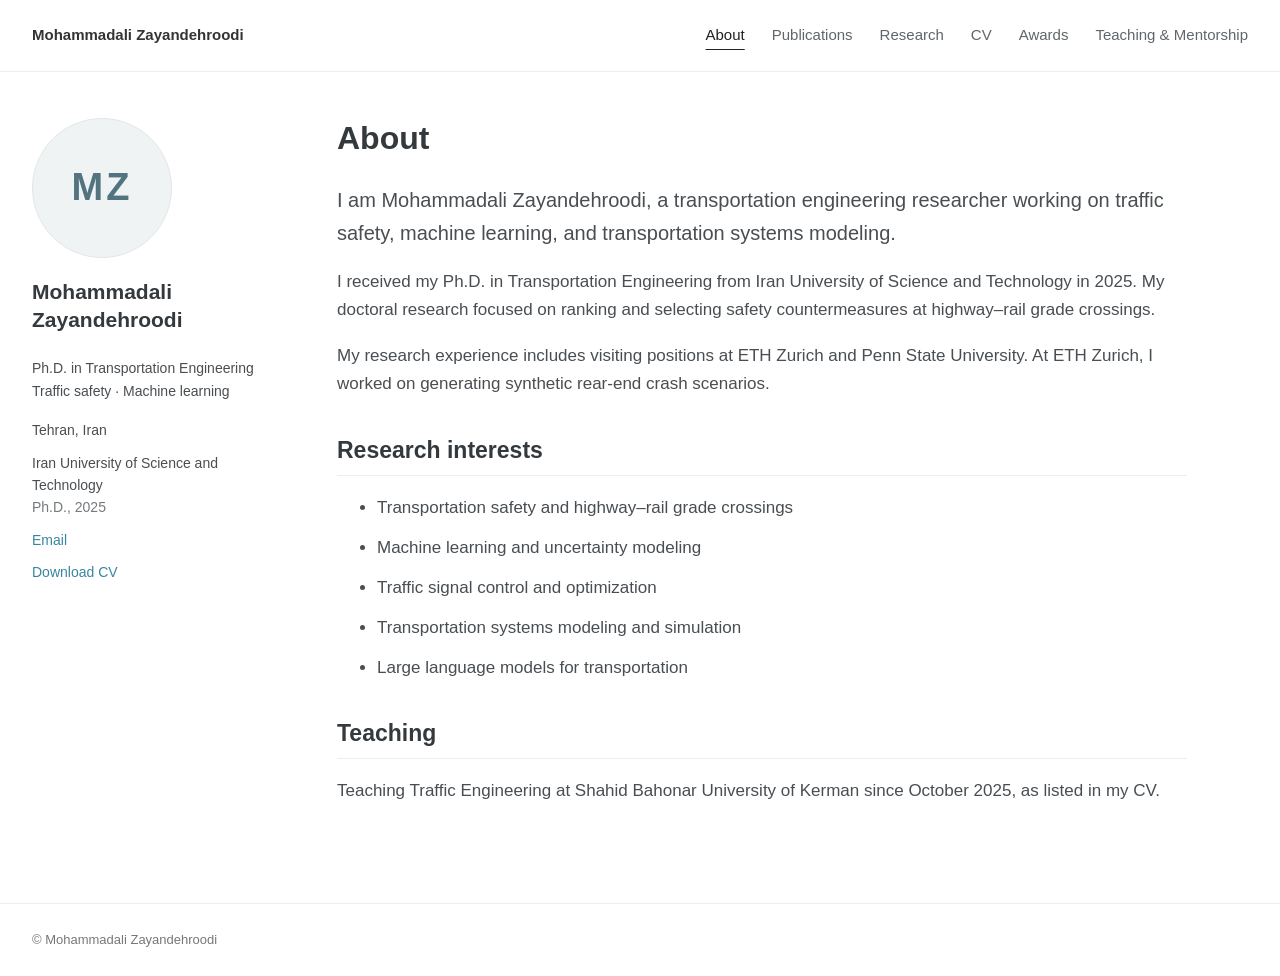
==== index.html @ c3eedbcb "Add files via upload" ====
<!doctype html><html lang="en"><head><meta charset="utf-8"><meta name="viewport" content="width=device-width,initial-scale=1"><title>About | Mohammadali Zayandehroodi</title><meta name="description" content="Mohammadali Zayandehroodi — transportation engineering, traffic safety, and machine learning."><link rel="stylesheet" href="./assets/style.css"></head><body><header><nav aria-label="Main navigation"><a class="brand" href="./">Mohammadali Zayandehroodi</a><a href="./" aria-current="page">About</a><a href="./publications/">Publications</a><a href="./research/">Research</a><a href="./cv/">CV</a><a href="./awards/">Awards</a><a href="./teaching/">Teaching & Mentorship</a></nav></header><div class="layout"><aside aria-label="Researcher profile"><div class="avatar" aria-label="Initials MZ">MZ</div><h2>Mohammadali<br>Zayandehroodi</h2><p>Ph.D. in Transportation Engineering<br>Traffic safety · Machine learning</p><ul><li>Tehran, Iran</li><li>Iran University of Science and Technology<br><span class="muted">Ph.D., 2025</span></li><li><a href="mailto:aliroodi75@gmail.com">Email</a></li><li><a href="./assets/Mohammadali-Zayandehroodi-CV.pdf">Download CV</a></li></ul></aside><main id="main"><h1>About</h1><p class="lead">I am Mohammadali Zayandehroodi, a transportation engineering researcher working on traffic safety, machine learning, and transportation systems modeling.</p><p>I received my Ph.D. in Transportation Engineering from Iran University of Science and Technology in 2025. My doctoral research focused on ranking and selecting safety countermeasures at highway–rail grade crossings.</p><p>My research experience includes visiting positions at ETH Zurich and Penn State University. At ETH Zurich, I worked on generating synthetic rear-end crash scenarios.</p><h2>Research interests</h2><ul><li>Transportation safety and highway–rail grade crossings</li><li>Machine learning and uncertainty modeling</li><li>Traffic signal control and optimization</li><li>Transportation systems modeling and simulation</li><li>Large language models for transportation</li></ul><h2>Teaching</h2><p>Teaching Traffic Engineering at Shahid Bahonar University of Kerman since October 2025, as listed in my CV.</p></main></div><footer>© Mohammadali Zayandehroodi</footer></body></html>
---- assets/style.css ----
*{box-sizing:border-box}html{scroll-behavior:smooth}body{margin:0;color:#494e52;font:17px/1.65 -apple-system,BlinkMacSystemFont,"Segoe UI",Arial,sans-serif;background:#fff}a{color:#3786a1;text-decoration:none}a:hover{text-decoration:underline}header{border-bottom:1px solid #eee}nav{max-width:1280px;margin:auto;padding:23px 32px;display:flex;gap:27px;align-items:center;flex-wrap:wrap}nav .brand{font-weight:700;color:#333;margin-right:auto}nav a{color:#61666a;font-size:15px}nav a[aria-current=page]{color:#222;text-decoration:underline;text-underline-offset:9px}.layout{max-width:1280px;margin:46px auto 80px;padding:0 32px;display:grid;grid-template-columns:240px minmax(0,850px);gap:65px}.avatar{width:140px;height:140px;border-radius:50%;background:#eff3f4;border:1px solid #e1e7e9;display:grid;place-items:center;color:#527481;font-size:38px;font-weight:600;letter-spacing:3px}aside h2{font-size:21px;line-height:1.35;border:0;margin:20px 0 10px}aside p,aside li{font-size:14px;line-height:1.6}aside ul{list-style:none;padding:0}aside li{margin:10px 0}h1{font-size:32px;line-height:1.3;color:#34393d;margin:0 0 25px}h2{font-size:23px;line-height:1.4;color:#34393d;border-bottom:1px solid #eee;padding-bottom:9px;margin:35px 0 18px}main p{margin:0 0 18px}main li{margin-bottom:12px}.lead{font-size:20px;line-height:1.65}.download{display:inline-block;border:1px solid #3786a1;padding:8px 16px;border-radius:3px;margin-bottom:15px}.muted{color:#747a7e;font-size:14px}footer{border-top:1px solid #eee;padding:25px 32px;color:#777;font-size:13px}@media(max-width:800px){nav{gap:15px;padding:18px 22px}nav .brand{width:100%}.layout{display:block;margin-top:28px;padding:0 22px}aside{margin-bottom:38px}.avatar{width:90px;height:90px;font-size:26px}h1{font-size:28px}}@media print{header,aside,footer,.download{display:none}.layout{display:block;margin:0;padding:0}body{font-size:11pt}h2{break-after:avoid}p{orphans:3;widows:3}}
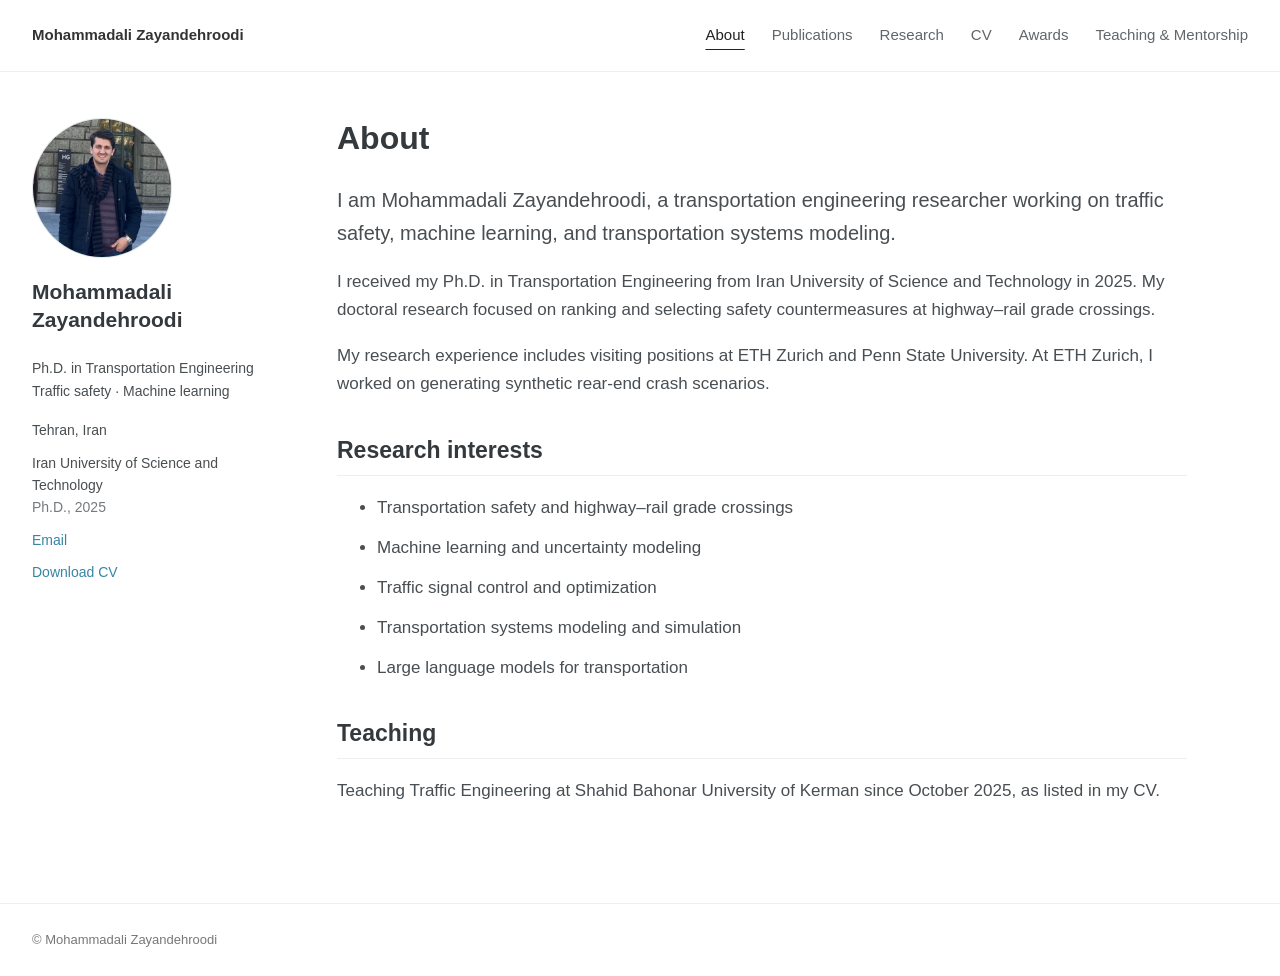
==== commit c06154f6: "Add files via upload" ====
--- a/index.html
+++ b/index.html
@@ -1 +1 @@
-<!doctype html><html lang="en"><head><meta charset="utf-8"><meta name="viewport" content="width=device-width,initial-scale=1"><title>About | Mohammadali Zayandehroodi</title><meta name="description" content="Mohammadali Zayandehroodi — transportation engineering, traffic safety, and machine learning."><link rel="stylesheet" href="./assets/style.css"></head><body><header><nav aria-label="Main navigation"><a class="brand" href="./">Mohammadali Zayandehroodi</a><a href="./" aria-current="page">About</a><a href="./publications/">Publications</a><a href="./research/">Research</a><a href="./cv/">CV</a><a href="./awards/">Awards</a><a href="./teaching/">Teaching & Mentorship</a></nav></header><div class="layout"><aside aria-label="Researcher profile"><div class="avatar" aria-label="Initials MZ">MZ</div><h2>Mohammadali<br>Zayandehroodi</h2><p>Ph.D. in Transportation Engineering<br>Traffic safety · Machine learning</p><ul><li>Tehran, Iran</li><li>Iran University of Science and Technology<br><span class="muted">Ph.D., 2025</span></li><li><a href="mailto:aliroodi75@gmail.com">Email</a></li><li><a href="./assets/Mohammadali-Zayandehroodi-CV.pdf">Download CV</a></li></ul></aside><main id="main"><h1>About</h1><p class="lead">I am Mohammadali Zayandehroodi, a transportation engineering researcher working on traffic safety, machine learning, and transportation systems modeling.</p><p>I received my Ph.D. in Transportation Engineering from Iran University of Science and Technology in 2025. My doctoral research focused on ranking and selecting safety countermeasures at highway–rail grade crossings.</p><p>My research experience includes visiting positions at ETH Zurich and Penn State University. At ETH Zurich, I worked on generating synthetic rear-end crash scenarios.</p><h2>Research interests</h2><ul><li>Transportation safety and highway–rail grade crossings</li><li>Machine learning and uncertainty modeling</li><li>Traffic signal control and optimization</li><li>Transportation systems modeling and simulation</li><li>Large language models for transportation</li></ul><h2>Teaching</h2><p>Teaching Traffic Engineering at Shahid Bahonar University of Kerman since October 2025, as listed in my CV.</p></main></div><footer>© Mohammadali Zayandehroodi</footer></body></html>+<!doctype html><html lang="en"><head><meta charset="utf-8"><meta name="viewport" content="width=device-width,initial-scale=1"><title>About | Mohammadali Zayandehroodi</title><meta name="description" content="Mohammadali Zayandehroodi — transportation engineering, traffic safety, and machine learning."><link rel="stylesheet" href="./assets/style.css"></head><body><header><nav aria-label="Main navigation"><a class="brand" href="./">Mohammadali Zayandehroodi</a><a href="./" aria-current="page">About</a><a href="./publications/">Publications</a><a href="./research/">Research</a><a href="./cv/">CV</a><a href="./awards/">Awards</a><a href="./teaching/">Teaching & Mentorship</a></nav></header><div class="layout"><aside aria-label="Researcher profile"><img class="avatar" src="./assets/profile.jpg" alt="Mohammadali Zayandehroodi" width="140" height="140"><h2>Mohammadali<br>Zayandehroodi</h2><p>Ph.D. in Transportation Engineering<br>Traffic safety · Machine learning</p><ul><li>Tehran, Iran</li><li>Iran University of Science and Technology<br><span class="muted">Ph.D., 2025</span></li><li><a href="mailto:aliroodi75@gmail.com">Email</a></li><li><a href="./assets/Mohammadali-Zayandehroodi-CV.pdf">Download CV</a></li></ul></aside><main id="main"><h1>About</h1><p class="lead">I am Mohammadali Zayandehroodi, a transportation engineering researcher working on traffic safety, machine learning, and transportation systems modeling.</p><p>I received my Ph.D. in Transportation Engineering from Iran University of Science and Technology in 2025. My doctoral research focused on ranking and selecting safety countermeasures at highway–rail grade crossings.</p><p>My research experience includes visiting positions at ETH Zurich and Penn State University. At ETH Zurich, I worked on generating synthetic rear-end crash scenarios.</p><h2>Research interests</h2><ul><li>Transportation safety and highway–rail grade crossings</li><li>Machine learning and uncertainty modeling</li><li>Traffic signal control and optimization</li><li>Transportation systems modeling and simulation</li><li>Large language models for transportation</li></ul><h2>Teaching</h2><p>Teaching Traffic Engineering at Shahid Bahonar University of Kerman since October 2025, as listed in my CV.</p></main></div><footer>© Mohammadali Zayandehroodi</footer></body></html>
--- a/assets/style.css
+++ b/assets/style.css
@@ -1 +1,2 @@
-*{box-sizing:border-box}html{scroll-behavior:smooth}body{margin:0;color:#494e52;font:17px/1.65 -apple-system,BlinkMacSystemFont,"Segoe UI",Arial,sans-serif;background:#fff}a{color:#3786a1;text-decoration:none}a:hover{text-decoration:underline}header{border-bottom:1px solid #eee}nav{max-width:1280px;margin:auto;padding:23px 32px;display:flex;gap:27px;align-items:center;flex-wrap:wrap}nav .brand{font-weight:700;color:#333;margin-right:auto}nav a{color:#61666a;font-size:15px}nav a[aria-current=page]{color:#222;text-decoration:underline;text-underline-offset:9px}.layout{max-width:1280px;margin:46px auto 80px;padding:0 32px;display:grid;grid-template-columns:240px minmax(0,850px);gap:65px}.avatar{width:140px;height:140px;border-radius:50%;background:#eff3f4;border:1px solid #e1e7e9;display:grid;place-items:center;color:#527481;font-size:38px;font-weight:600;letter-spacing:3px}aside h2{font-size:21px;line-height:1.35;border:0;margin:20px 0 10px}aside p,aside li{font-size:14px;line-height:1.6}aside ul{list-style:none;padding:0}aside li{margin:10px 0}h1{font-size:32px;line-height:1.3;color:#34393d;margin:0 0 25px}h2{font-size:23px;line-height:1.4;color:#34393d;border-bottom:1px solid #eee;padding-bottom:9px;margin:35px 0 18px}main p{margin:0 0 18px}main li{margin-bottom:12px}.lead{font-size:20px;line-height:1.65}.download{display:inline-block;border:1px solid #3786a1;padding:8px 16px;border-radius:3px;margin-bottom:15px}.muted{color:#747a7e;font-size:14px}footer{border-top:1px solid #eee;padding:25px 32px;color:#777;font-size:13px}@media(max-width:800px){nav{gap:15px;padding:18px 22px}nav .brand{width:100%}.layout{display:block;margin-top:28px;padding:0 22px}aside{margin-bottom:38px}.avatar{width:90px;height:90px;font-size:26px}h1{font-size:28px}}@media print{header,aside,footer,.download{display:none}.layout{display:block;margin:0;padding:0}body{font-size:11pt}h2{break-after:avoid}p{orphans:3;widows:3}}+*{box-sizing:border-box}html{scroll-behavior:smooth}body{margin:0;color:#494e52;font:17px/1.65 -apple-system,BlinkMacSystemFont,"Segoe UI",Arial,sans-serif;background:#fff}a{color:#3786a1;text-decoration:none}a:hover{text-decoration:underline}header{border-bottom:1px solid #eee}nav{max-width:1280px;margin:auto;padding:23px 32px;display:flex;gap:27px;align-items:center;flex-wrap:wrap}nav .brand{font-weight:700;color:#333;margin-right:auto}nav a{color:#61666a;font-size:15px}nav a[aria-current=page]{color:#222;text-decoration:underline;text-underline-offset:9px}.layout{max-width:1280px;margin:46px auto 80px;padding:0 32px;display:grid;grid-template-columns:240px minmax(0,850px);gap:65px}.avatar{width:140px;height:140px;border-radius:50%;background:#eff3f4;border:1px solid #e1e7e9;display:grid;place-items:center;color:#527481;font-size:38px;font-weight:600;letter-spacing:3px}aside h2{font-size:21px;line-height:1.35;border:0;margin:20px 0 10px}aside p,aside li{font-size:14px;line-height:1.6}aside ul{list-style:none;padding:0}aside li{margin:10px 0}h1{font-size:32px;line-height:1.3;color:#34393d;margin:0 0 25px}h2{font-size:23px;line-height:1.4;color:#34393d;border-bottom:1px solid #eee;padding-bottom:9px;margin:35px 0 18px}main p{margin:0 0 18px}main li{margin-bottom:12px}.lead{font-size:20px;line-height:1.65}.download{display:inline-block;border:1px solid #3786a1;padding:8px 16px;border-radius:3px;margin-bottom:15px}.muted{color:#747a7e;font-size:14px}footer{border-top:1px solid #eee;padding:25px 32px;color:#777;font-size:13px}@media(max-width:800px){nav{gap:15px;padding:18px 22px}nav .brand{width:100%}.layout{display:block;margin-top:28px;padding:0 22px}aside{margin-bottom:38px}.avatar{width:90px;height:90px;font-size:26px}h1{font-size:28px}}@media print{header,aside,footer,.download{display:none}.layout{display:block;margin:0;padding:0}body{font-size:11pt}h2{break-after:avoid}p{orphans:3;widows:3}}
+img.avatar{object-fit:cover;object-position:50% 15%}
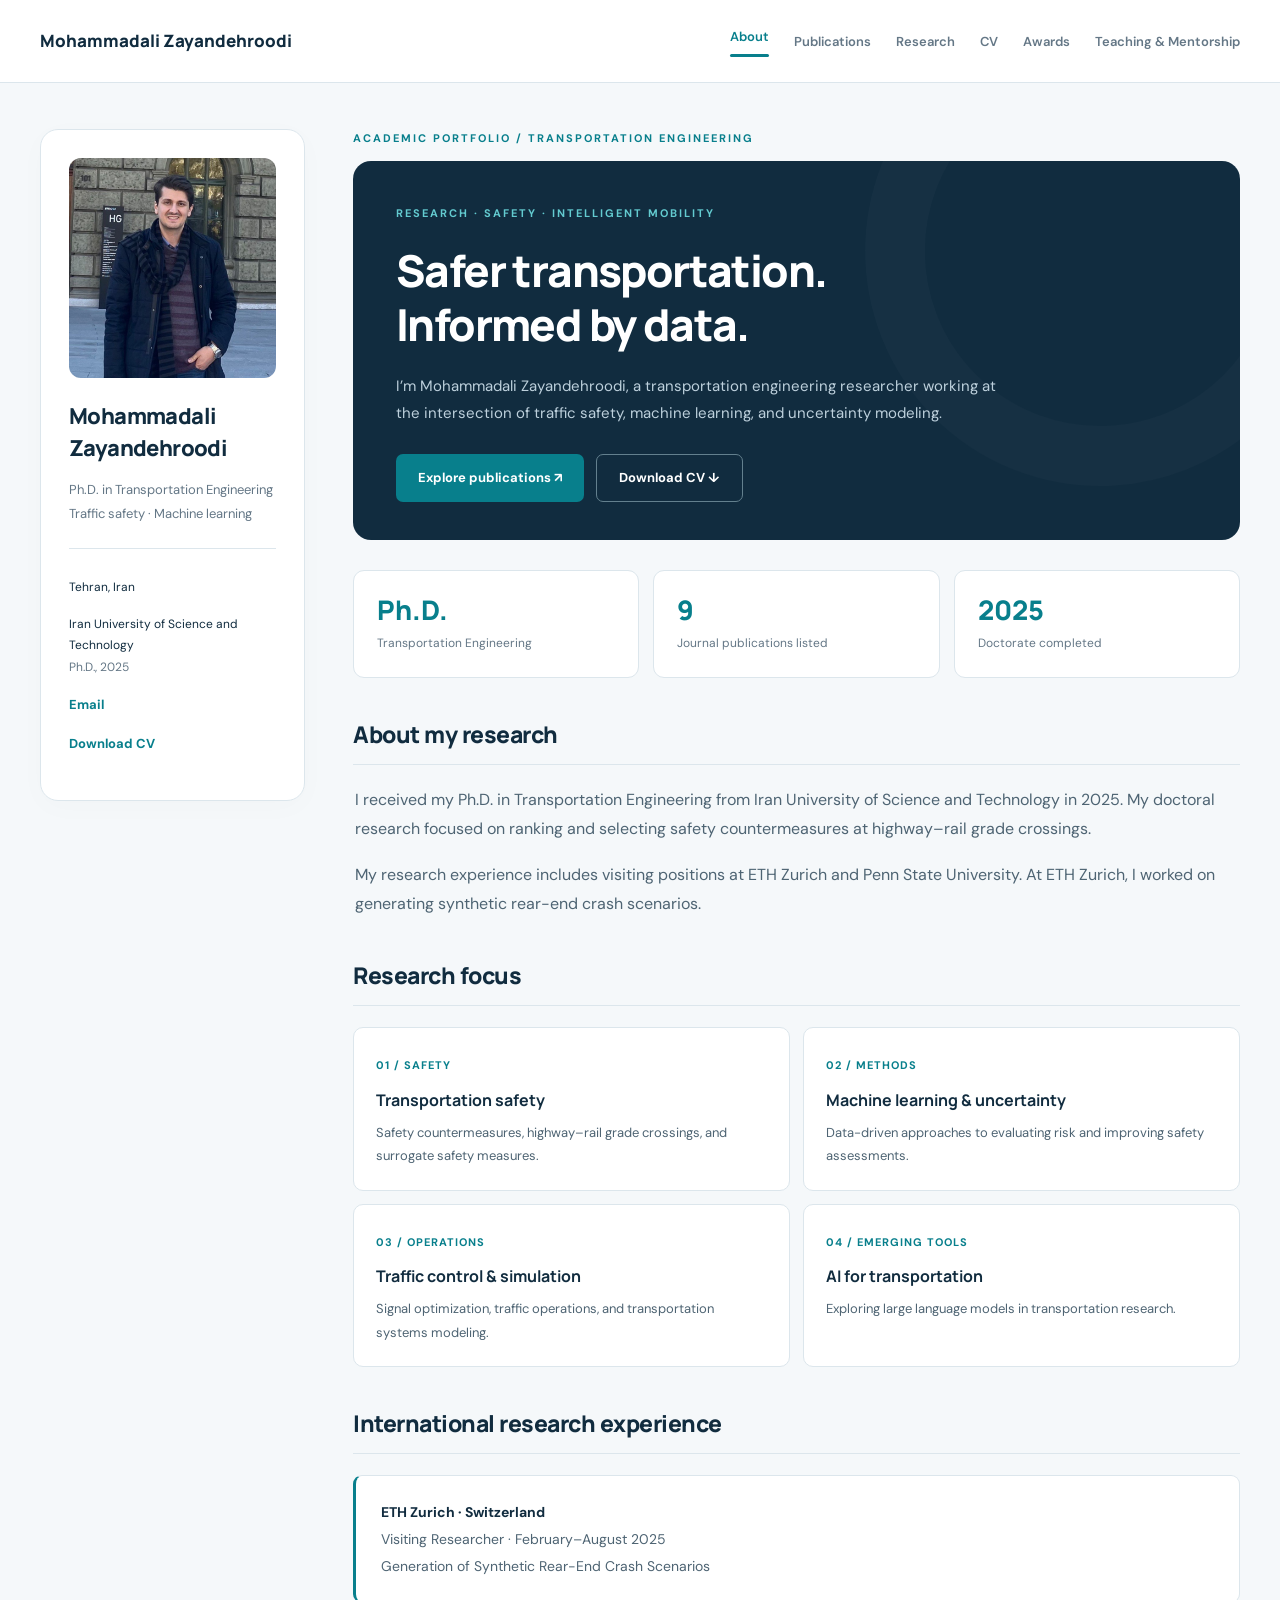
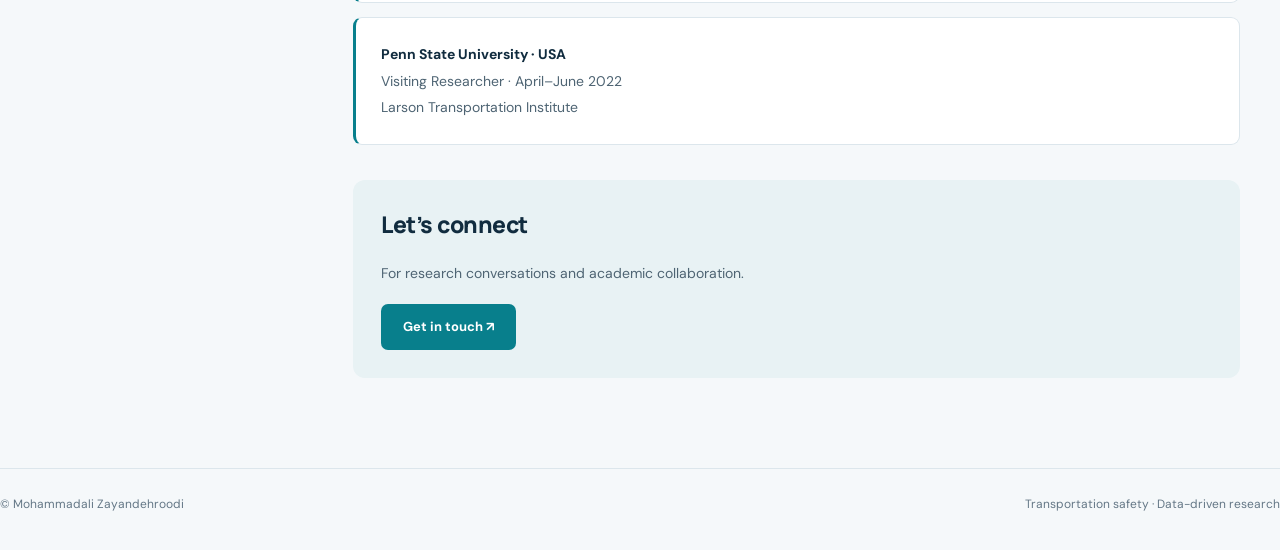
==== commit 2551fdc0: "Add files via upload" ====
--- a/index.html
+++ b/index.html
@@ -1 +1 @@
-<!doctype html><html lang="en"><head><meta charset="utf-8"><meta name="viewport" content="width=device-width,initial-scale=1"><title>About | Mohammadali Zayandehroodi</title><meta name="description" content="Mohammadali Zayandehroodi — transportation engineering, traffic safety, and machine learning."><link rel="stylesheet" href="./assets/style.css"></head><body><header><nav aria-label="Main navigation"><a class="brand" href="./">Mohammadali Zayandehroodi</a><a href="./" aria-current="page">About</a><a href="./publications/">Publications</a><a href="./research/">Research</a><a href="./cv/">CV</a><a href="./awards/">Awards</a><a href="./teaching/">Teaching & Mentorship</a></nav></header><div class="layout"><aside aria-label="Researcher profile"><img class="avatar" src="./assets/profile.jpg" alt="Mohammadali Zayandehroodi" width="140" height="140"><h2>Mohammadali<br>Zayandehroodi</h2><p>Ph.D. in Transportation Engineering<br>Traffic safety · Machine learning</p><ul><li>Tehran, Iran</li><li>Iran University of Science and Technology<br><span class="muted">Ph.D., 2025</span></li><li><a href="mailto:aliroodi75@gmail.com">Email</a></li><li><a href="./assets/Mohammadali-Zayandehroodi-CV.pdf">Download CV</a></li></ul></aside><main id="main"><h1>About</h1><p class="lead">I am Mohammadali Zayandehroodi, a transportation engineering researcher working on traffic safety, machine learning, and transportation systems modeling.</p><p>I received my Ph.D. in Transportation Engineering from Iran University of Science and Technology in 2025. My doctoral research focused on ranking and selecting safety countermeasures at highway–rail grade crossings.</p><p>My research experience includes visiting positions at ETH Zurich and Penn State University. At ETH Zurich, I worked on generating synthetic rear-end crash scenarios.</p><h2>Research interests</h2><ul><li>Transportation safety and highway–rail grade crossings</li><li>Machine learning and uncertainty modeling</li><li>Traffic signal control and optimization</li><li>Transportation systems modeling and simulation</li><li>Large language models for transportation</li></ul><h2>Teaching</h2><p>Teaching Traffic Engineering at Shahid Bahonar University of Kerman since October 2025, as listed in my CV.</p></main></div><footer>© Mohammadali Zayandehroodi</footer></body></html>+<!doctype html><html lang="en"><head><meta charset="utf-8"><meta name="viewport" content="width=device-width,initial-scale=1"><title>About | Mohammadali Zayandehroodi</title><meta name="description" content="Mohammadali Zayandehroodi — transportation engineering, traffic safety, and machine learning."><link rel="stylesheet" href="./assets/style.css"></head><body><header><nav aria-label="Main navigation"><a class="brand" href="./">Mohammadali Zayandehroodi</a><a href="./" aria-current="page">About</a><a href="./publications/">Publications</a><a href="./research/">Research</a><a href="./cv/">CV</a><a href="./awards/">Awards</a><a href="./teaching/">Teaching & Mentorship</a></nav></header><div class="layout"><aside aria-label="Researcher profile"><img class="avatar" src="./assets/profile.jpg" alt="Mohammadali Zayandehroodi" width="140" height="140"><h2>Mohammadali<br>Zayandehroodi</h2><p>Ph.D. in Transportation Engineering<br>Traffic safety · Machine learning</p><ul><li>Tehran, Iran</li><li>Iran University of Science and Technology<br><span class="muted">Ph.D., 2025</span></li><li><a href="mailto:aliroodi75@gmail.com">Email</a></li><li><a href="./assets/Mohammadali-Zayandehroodi-CV.pdf">Download CV</a></li></ul></aside><main id="main"><div class="page-kicker">Academic portfolio / Transportation engineering</div><section class="hero"><div class="eyebrow">Research · Safety · Intelligent mobility</div><h1>Safer transportation.<br>Informed by data.</h1><p>I’m Mohammadali Zayandehroodi, a transportation engineering researcher working at the intersection of traffic safety, machine learning, and uncertainty modeling.</p><div class="actions"><a class="button" href="./publications/">Explore publications ↗</a><a class="button secondary" href="./assets/Mohammadali-Zayandehroodi-CV.pdf">Download CV ↓</a></div></section><div class="stats"><div class="stat"><strong>Ph.D.</strong><span>Transportation Engineering</span></div><div class="stat"><strong>9</strong><span>Journal publications listed</span></div><div class="stat"><strong>2025</strong><span>Doctorate completed</span></div></div><h2>About my research</h2><p>I received my Ph.D. in Transportation Engineering from Iran University of Science and Technology in 2025. My doctoral research focused on ranking and selecting safety countermeasures at highway–rail grade crossings.</p><p>My research experience includes visiting positions at ETH Zurich and Penn State University. At ETH Zurich, I worked on generating synthetic rear-end crash scenarios.</p><h2>Research focus</h2><div class="interests"><article class="interest"><small>01 / SAFETY</small><h3>Transportation safety</h3><p>Safety countermeasures, highway–rail grade crossings, and surrogate safety measures.</p></article><article class="interest"><small>02 / METHODS</small><h3>Machine learning & uncertainty</h3><p>Data-driven approaches to evaluating risk and improving safety assessments.</p></article><article class="interest"><small>03 / OPERATIONS</small><h3>Traffic control & simulation</h3><p>Signal optimization, traffic operations, and transportation systems modeling.</p></article><article class="interest"><small>04 / EMERGING TOOLS</small><h3>AI for transportation</h3><p>Exploring large language models in transportation research.</p></article></div><h2>International research experience</h2><article class="paper"><strong>ETH Zurich · Switzerland</strong><p>Visiting Researcher · February–August 2025<br>Generation of Synthetic Rear-End Crash Scenarios</p></article><article class="paper"><strong>Penn State University · USA</strong><p>Visiting Researcher · April–June 2022<br>Larson Transportation Institute</p></article><section class="contact"><h2>Let’s connect</h2><p>For research conversations and academic collaboration.</p><a class="button" href="mailto:aliroodi75@gmail.com">Get in touch ↗</a></section></main></div><footer><span>© Mohammadali Zayandehroodi</span><span>Transportation safety · Data-driven research</span></footer></body></html>
--- a/assets/style.css
+++ b/assets/style.css
@@ -1,2 +1,2 @@
-*{box-sizing:border-box}html{scroll-behavior:smooth}body{margin:0;color:#494e52;font:17px/1.65 -apple-system,BlinkMacSystemFont,"Segoe UI",Arial,sans-serif;background:#fff}a{color:#3786a1;text-decoration:none}a:hover{text-decoration:underline}header{border-bottom:1px solid #eee}nav{max-width:1280px;margin:auto;padding:23px 32px;display:flex;gap:27px;align-items:center;flex-wrap:wrap}nav .brand{font-weight:700;color:#333;margin-right:auto}nav a{color:#61666a;font-size:15px}nav a[aria-current=page]{color:#222;text-decoration:underline;text-underline-offset:9px}.layout{max-width:1280px;margin:46px auto 80px;padding:0 32px;display:grid;grid-template-columns:240px minmax(0,850px);gap:65px}.avatar{width:140px;height:140px;border-radius:50%;background:#eff3f4;border:1px solid #e1e7e9;display:grid;place-items:center;color:#527481;font-size:38px;font-weight:600;letter-spacing:3px}aside h2{font-size:21px;line-height:1.35;border:0;margin:20px 0 10px}aside p,aside li{font-size:14px;line-height:1.6}aside ul{list-style:none;padding:0}aside li{margin:10px 0}h1{font-size:32px;line-height:1.3;color:#34393d;margin:0 0 25px}h2{font-size:23px;line-height:1.4;color:#34393d;border-bottom:1px solid #eee;padding-bottom:9px;margin:35px 0 18px}main p{margin:0 0 18px}main li{margin-bottom:12px}.lead{font-size:20px;line-height:1.65}.download{display:inline-block;border:1px solid #3786a1;padding:8px 16px;border-radius:3px;margin-bottom:15px}.muted{color:#747a7e;font-size:14px}footer{border-top:1px solid #eee;padding:25px 32px;color:#777;font-size:13px}@media(max-width:800px){nav{gap:15px;padding:18px 22px}nav .brand{width:100%}.layout{display:block;margin-top:28px;padding:0 22px}aside{margin-bottom:38px}.avatar{width:90px;height:90px;font-size:26px}h1{font-size:28px}}@media print{header,aside,footer,.download{display:none}.layout{display:block;margin:0;padding:0}body{font-size:11pt}h2{break-after:avoid}p{orphans:3;widows:3}}
-img.avatar{object-fit:cover;object-position:50% 15%}
+@import url('https://fonts.googleapis.com/css2?family=DM+Sans:wght@400;500;600;700&family=Manrope:wght@400;500;600;700;800&display=swap');
+:root{--navy:#112c3f;--teal:#087f8c;--muted:#647786;--line:#dce6ec;--paper:#fff;--bg:#f5f8fa}*{box-sizing:border-box}html{scroll-behavior:smooth}body{margin:0;font:16px/1.8 'DM Sans',sans-serif;color:var(--navy);background:var(--bg)}a{color:var(--teal);text-decoration:none}a:hover{text-decoration:underline;text-underline-offset:5px}header{background:#fff;border-bottom:1px solid var(--line)}nav{max-width:1360px;margin:auto;padding:25px 40px;display:flex;align-items:center;gap:25px}nav .brand{font:800 17px Manrope,sans-serif;margin-right:auto;color:var(--navy);max-width:250px;line-height:1.5}nav a{font-size:13px;font-weight:600;color:var(--muted);white-space:nowrap}nav a[aria-current=page]{color:var(--teal)}nav a[aria-current=page]:after{content:'';display:block;height:3px;background:var(--teal);border-radius:5px;margin-top:6px}.layout{max-width:1360px;margin:46px auto 90px;padding:0 40px;display:grid;grid-template-columns:265px minmax(0,1fr);gap:48px;align-items:start}aside{background:#fff;border:1px solid var(--line);border-radius:18px;padding:28px;position:sticky;top:25px;box-shadow:0 6px 30px #17354b05}img.avatar{width:100%;height:220px;object-fit:cover;object-position:50% 12%;border-radius:12px;display:block}aside h2{border:0;padding:0;margin:23px 0 12px;font:800 22px/1.45 Manrope,sans-serif;letter-spacing:-.6px}aside p{font-size:13px;color:var(--muted);line-height:1.8}aside ul{list-style:none;padding:13px 0 0;border-top:1px solid var(--line);margin-top:23px}aside li{font-size:12px;margin:15px 0}aside li a{font-size:13px;font-weight:700}.muted{font-size:12px;color:var(--muted)}main{min-width:0}h1{font:800 40px/1.2 Manrope,sans-serif;letter-spacing:-1.6px;margin:5px 0 32px}h2{font:800 23px/1.4 Manrope,sans-serif;letter-spacing:-.5px;margin:40px 0 21px;border-bottom:1px solid var(--line);padding-bottom:14px}main p{margin:0 0 18px;color:#4e6473}main>p{padding:0 2px}main ul{padding-left:23px}main li{padding-left:5px;margin:12px 0;color:#4e6473}.download,.button{display:inline-flex;align-items:center;justify-content:center;background:var(--teal);color:#fff;padding:11px 22px;border-radius:7px;font-size:13px;font-weight:700;min-height:45px}.download:hover,.button:hover{background:#086b76;text-decoration:none}.hero{background:var(--navy);padding:43px 43px 38px;border-radius:18px;margin-bottom:30px;position:relative;overflow:hidden}.hero:after{content:'';position:absolute;right:-95px;top:-145px;width:350px;height:350px;border:60px solid #ffffff05;border-radius:50%;pointer-events:none}.eyebrow{font-size:11px;letter-spacing:2px;text-transform:uppercase;font-weight:700;color:#63cbd0;margin-bottom:20px}.hero h1{color:#fff;font-size:44px;line-height:1.22;max-width:640px;margin:0 0 22px}.hero p{color:#bdd0dc;font-size:15px;max-width:620px}.hero .actions{display:flex;gap:12px;flex-wrap:wrap;margin-top:27px}.hero .secondary{background:transparent;border:1px solid #63808e}.stats{display:grid;grid-template-columns:repeat(3,1fr);gap:14px;margin:25px 0 34px}.stat{padding:20px 23px;background:#fff;border:1px solid var(--line);border-radius:11px}.stat strong{display:block;font:800 27px Manrope,sans-serif;color:var(--teal)}.stat span{font-size:12px;color:var(--muted)}.interests{display:grid;grid-template-columns:1fr 1fr;gap:13px;margin-top:20px}.interest{background:#fff;border:1px solid var(--line);border-radius:10px;padding:22px}.interest small{color:var(--teal);font-size:11px;font-weight:700;letter-spacing:1px}.interest h3{font:700 16px/1.5 Manrope,sans-serif;margin:9px 0}.interest p{font-size:13px;margin:0}.paper{padding:23px 25px;background:#fff;border:1px solid var(--line);border-left:3px solid var(--teal);border-radius:9px;margin-bottom:14px;font-size:14px;line-height:1.9}.paper p{margin:0}.page-kicker{font-size:11px;letter-spacing:2px;text-transform:uppercase;color:var(--teal);font-weight:700;margin-bottom:12px}footer{max-width:1280px;margin:auto;border-top:1px solid var(--line);padding:25px 0 35px;color:var(--muted);font-size:12px;display:flex;justify-content:space-between}.contact{padding:28px;background:#e8f2f4;border-radius:12px;margin-top:35px}.contact h2{margin-top:0;border:0;padding:0}.contact p{font-size:14px}@media(min-width:1500px){.layout{margin-top:60px}}@media(max-width:1050px){nav{flex-wrap:wrap;gap:18px}.layout{grid-template-columns:225px 1fr;gap:28px;padding:0 25px}aside{padding:20px}img.avatar{height:185px}.hero{padding:30px}.hero h1{font-size:35px}.stats{gap:8px}.stat{padding:15px}.interests{grid-template-columns:1fr}}@media(max-width:720px){nav{padding:20px 22px;gap:16px}nav .brand{max-width:none;width:100%}nav a{font-size:12px}.layout{display:flex;flex-direction:column;margin:25px auto 50px;padding:0 18px;gap:28px}aside{position:static;width:100%;display:grid;grid-template-columns:95px 1fr;gap:0 20px;padding:20px}img.avatar{width:95px;height:115px;grid-row:1/3}aside h2{margin:0 0 8px;font-size:20px}aside h2 br{display:none}aside p{margin:0}aside ul{grid-column:1/-1;display:flex;flex-wrap:wrap;gap:12px 22px;margin:17px 0 0;padding:12px 0 0}aside li{margin:0}aside li:nth-child(2){display:none}main{width:100%}h1{font-size:32px}.hero{padding:28px 24px}.hero h1{font-size:34px}.hero p{font-size:14px}.stats{grid-template-columns:repeat(3,1fr)}.stat{padding:15px 10px}.stat strong{font-size:22px}.stat span{font-size:10px}footer{margin:0 20px;display:block}.paper{padding:19px;font-size:13px}}@media print{header,aside,footer,.download,.actions{display:none}.layout{display:block;margin:0;padding:0}body{background:#fff;font:11pt/1.5 Arial}main{width:100%}.paper{break-inside:avoid}.hero{background:#fff;padding:0}.hero h1,.hero p{color:#112c3f}}
